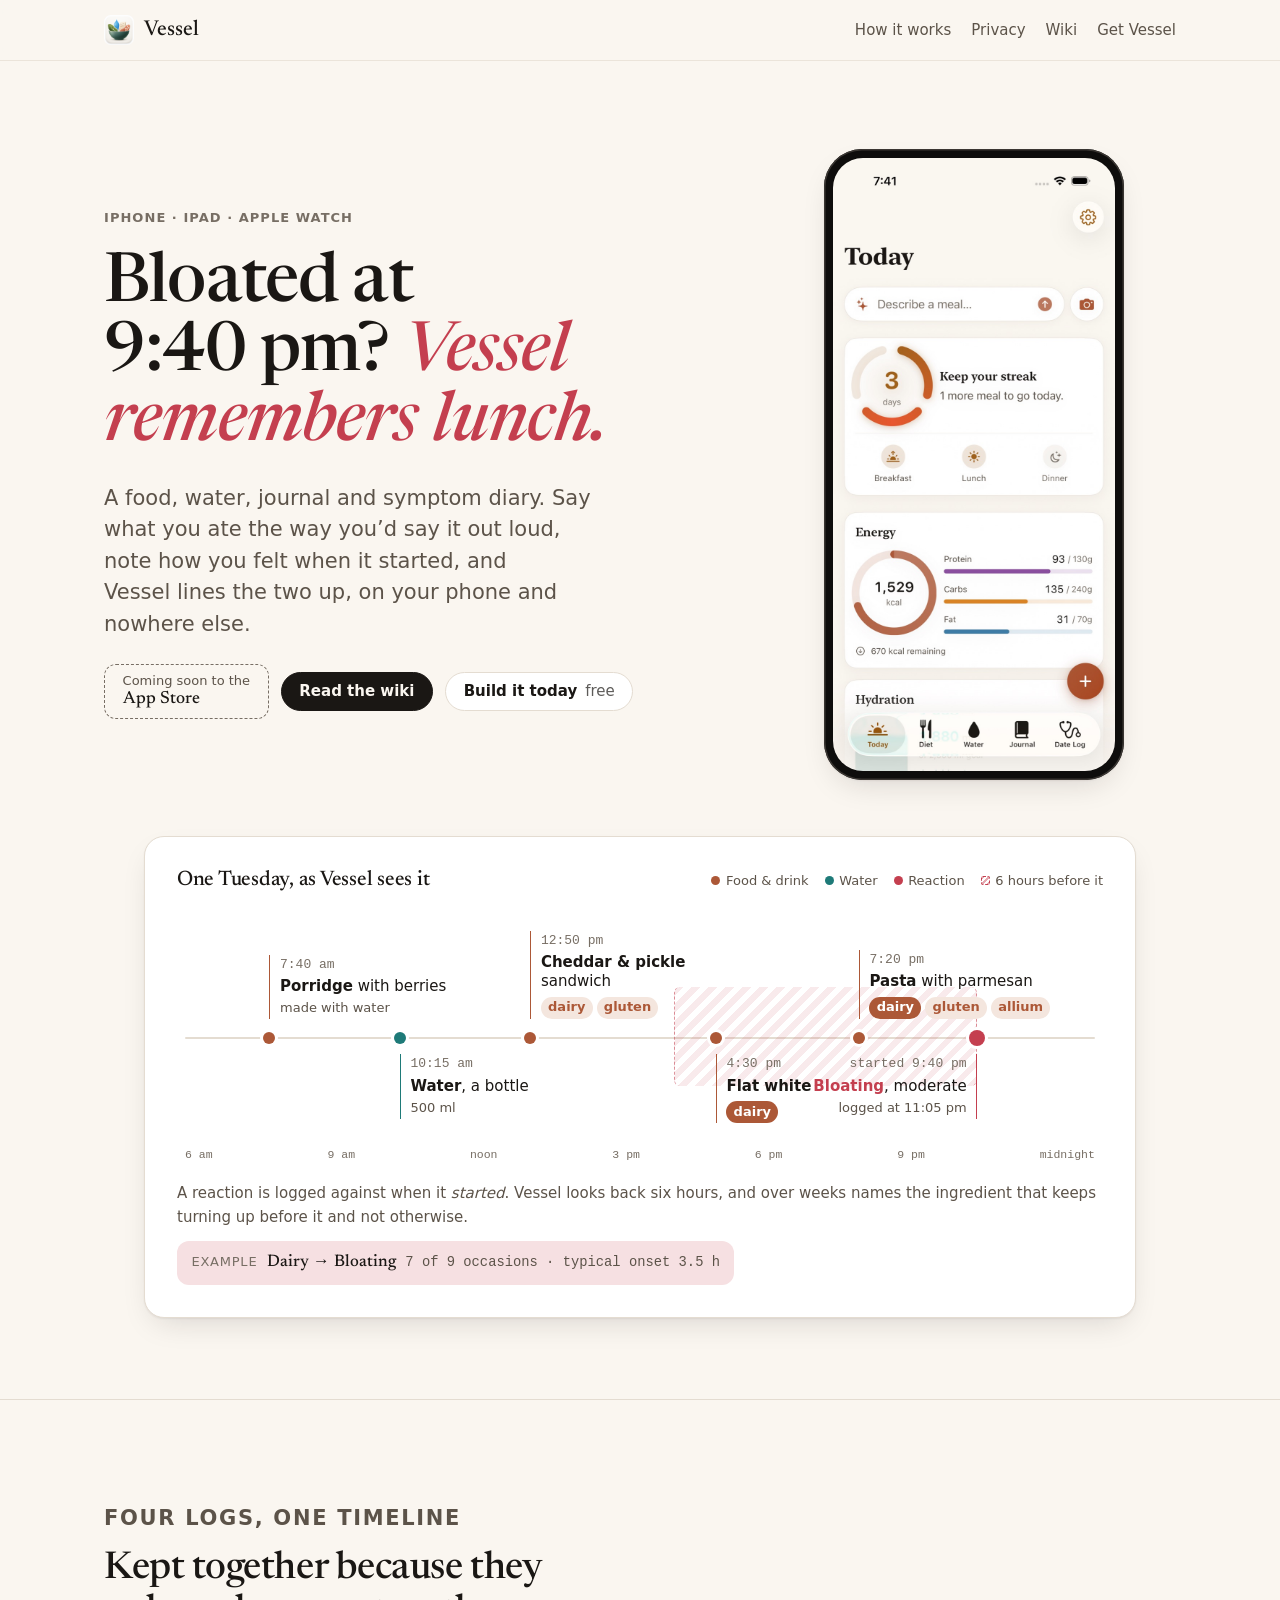
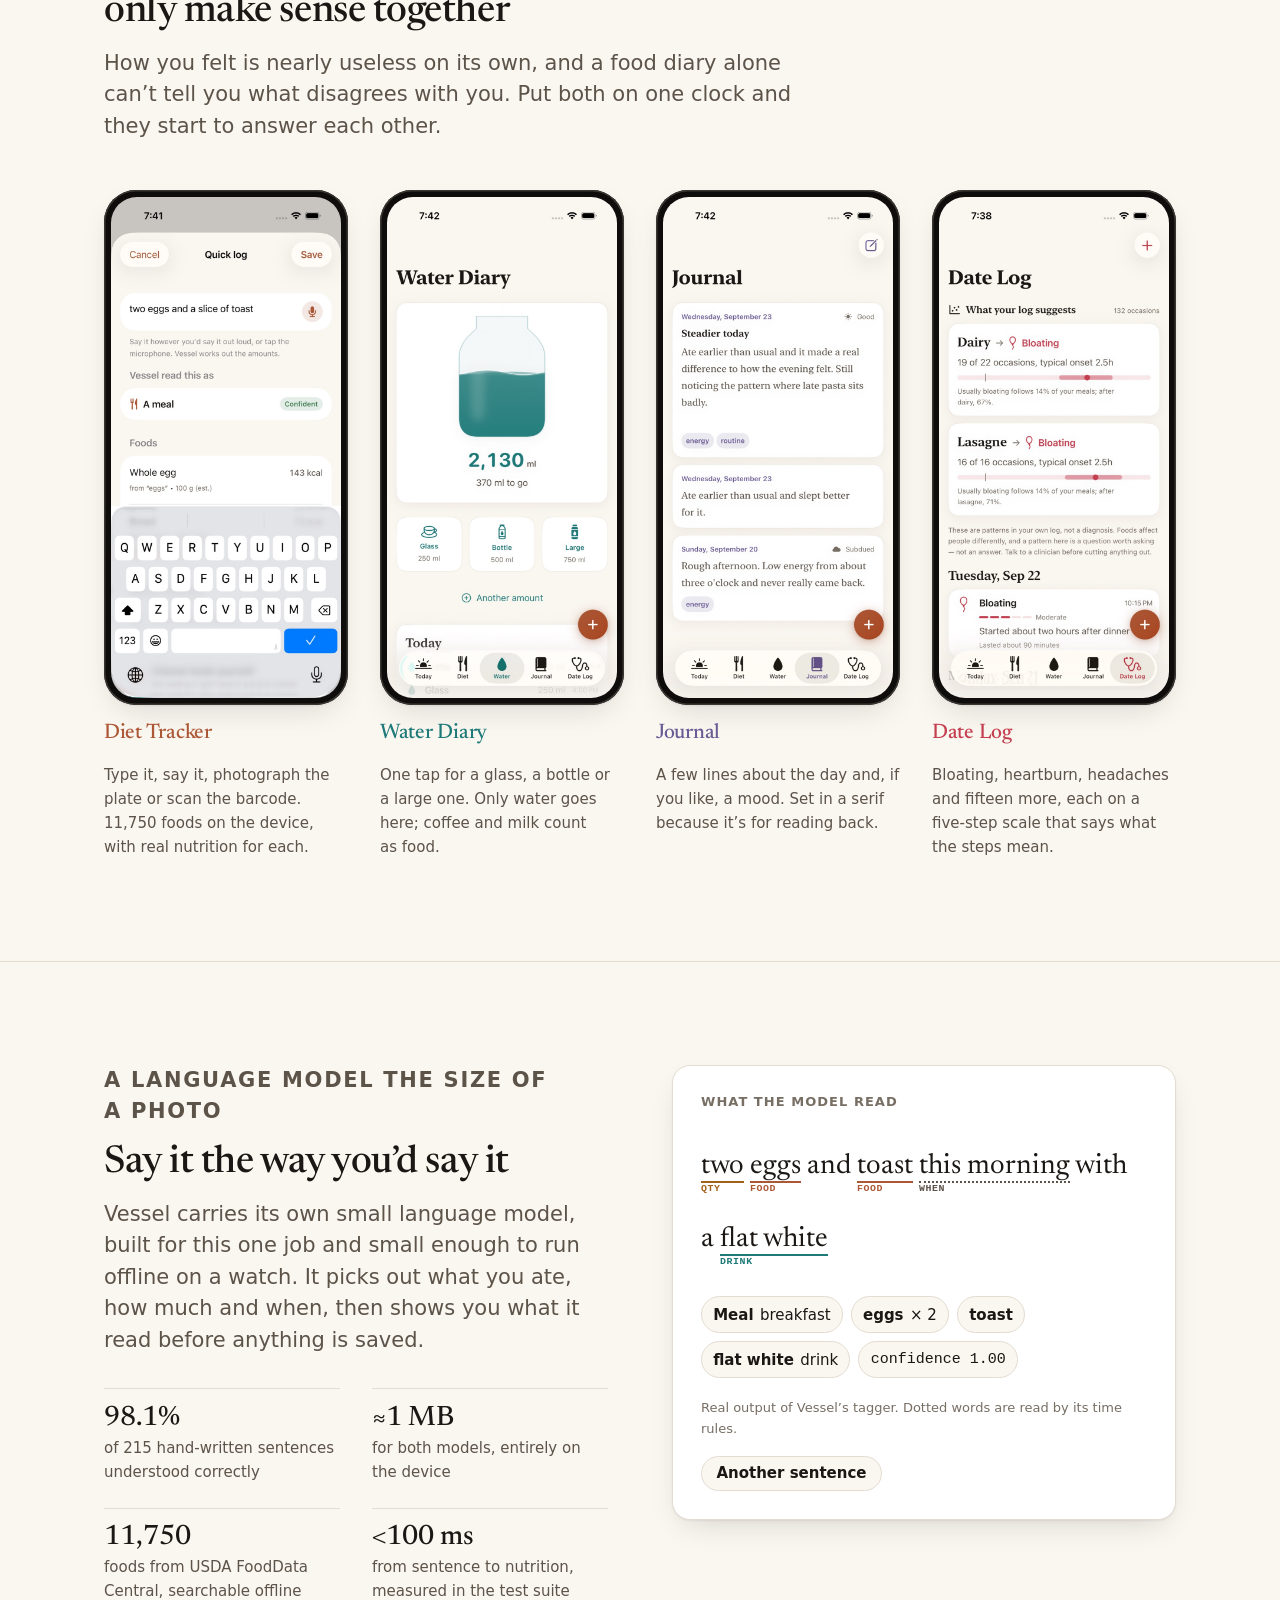
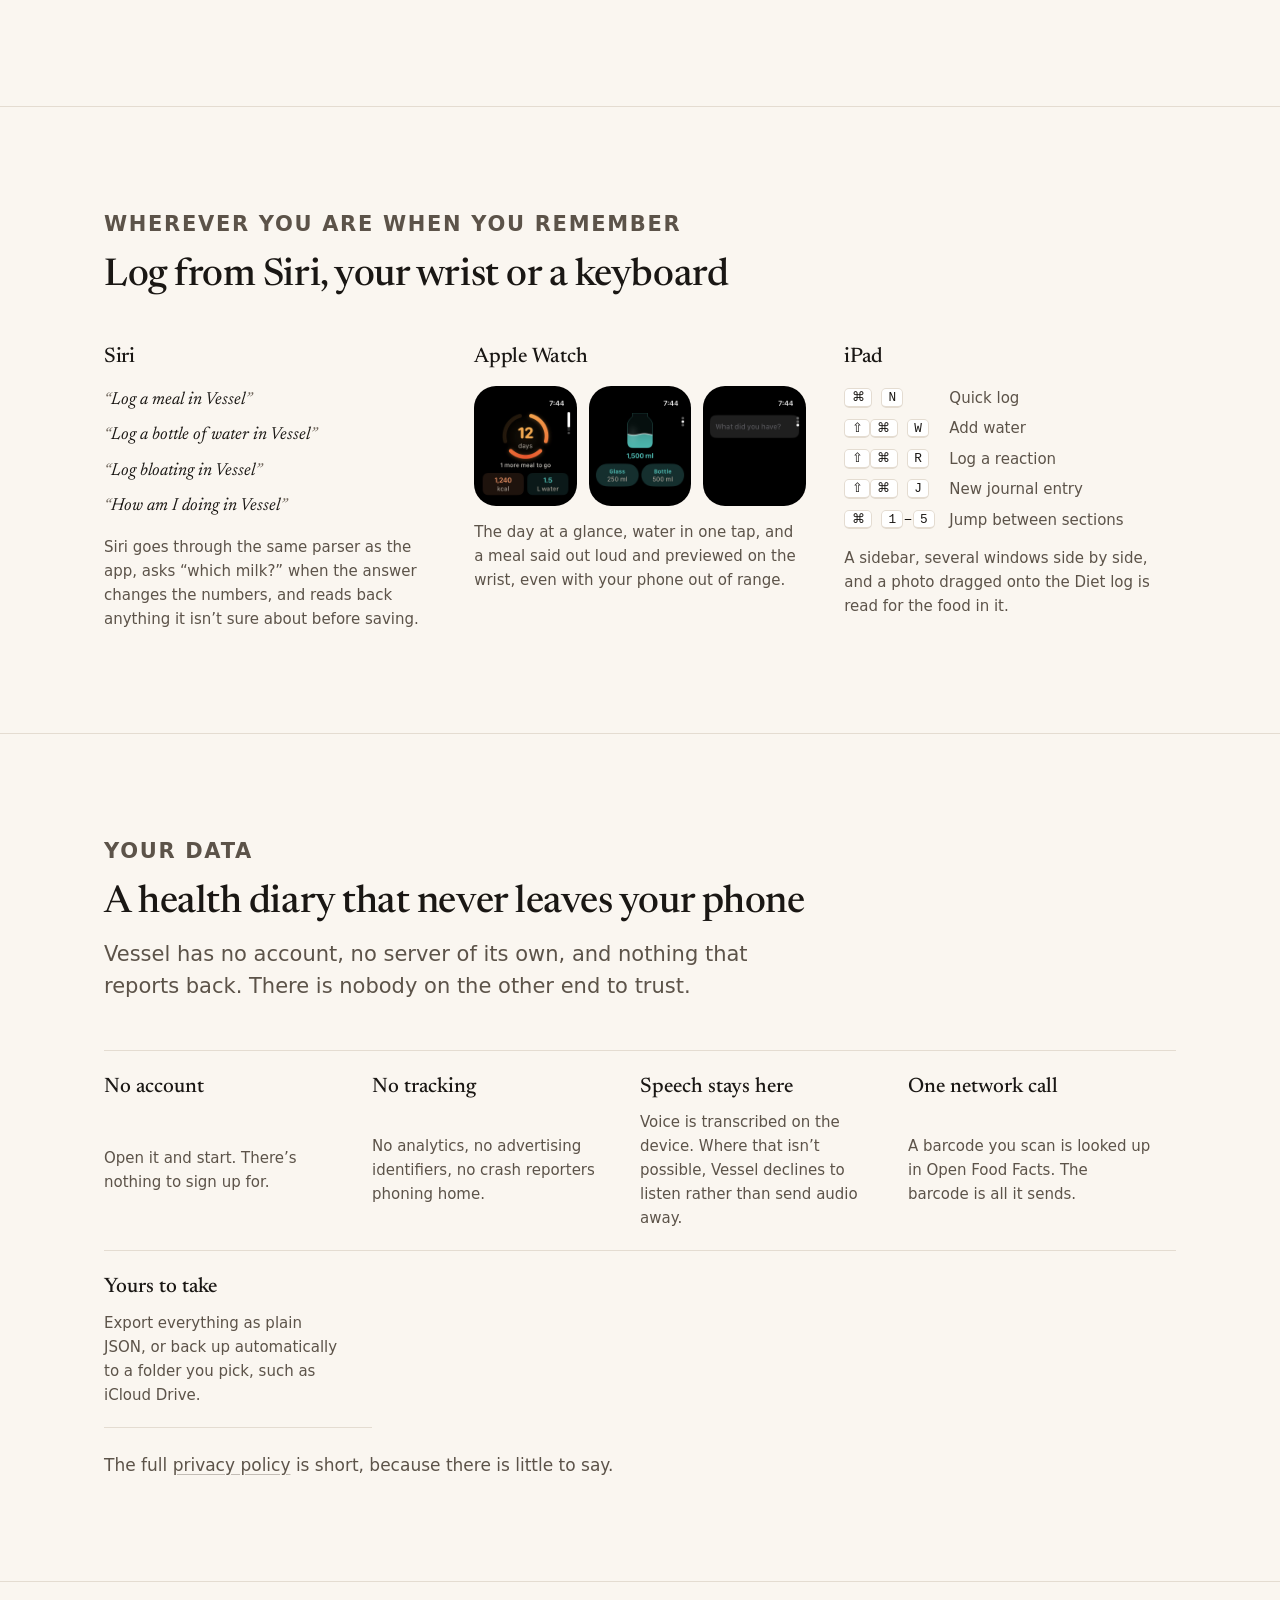
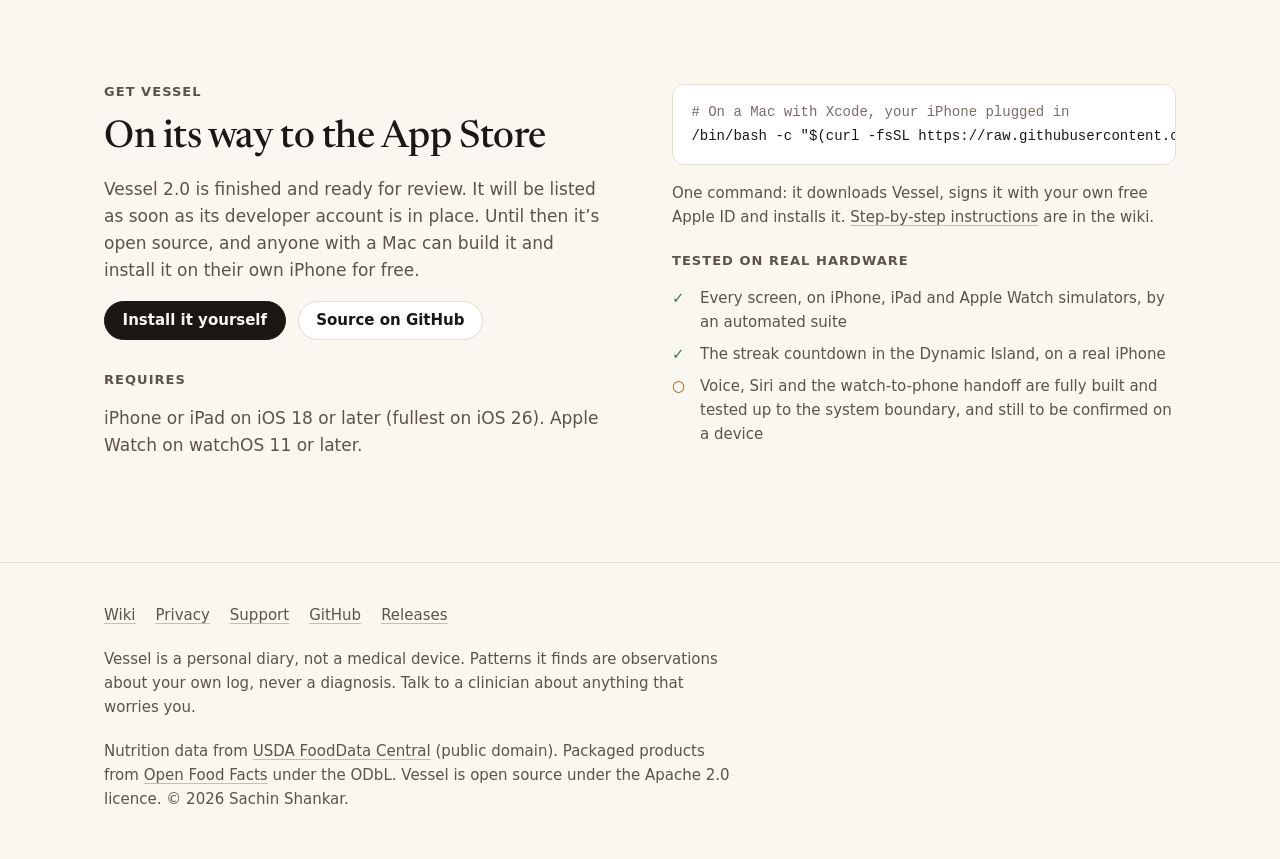
==== docs/index.html @ 1999e36a "v2.0.0: the public release — a site and wiki, one-command install, and an app ready for App Store re" ====
<!doctype html>
<html lang="en">
<head>
<meta charset="utf-8">
<meta name="viewport" content="width=device-width, initial-scale=1, viewport-fit=cover">
<title>Vessel</title>
<meta name="description" content="A food, water, journal and symptom diary for iPhone, iPad and Apple Watch. Say what you ate in plain words; Vessel lines up how you felt with what came before it. On your device, no account.">
<meta name="theme-color" content="#FAF6F0" media="(prefers-color-scheme: light)">
<meta name="theme-color" content="#121110" media="(prefers-color-scheme: dark)">
<meta property="og:title" content="Vessel">
<meta property="og:description" content="Bloated at 9:40 pm? Vessel remembers lunch. A food, water, journal and symptom diary for iPhone, iPad and Apple Watch.">
<meta property="og:image" content="https://shankar-sachin.github.io/vessel/assets/og.png">
<meta property="og:url" content="https://shankar-sachin.github.io/vessel/">
<meta name="twitter:card" content="summary_large_image">
<link rel="icon" href="assets/logo.png">
<link rel="apple-touch-icon" href="assets/logo.png">
<link rel="preconnect" href="https://fonts.googleapis.com">
<link rel="preconnect" href="https://fonts.gstatic.com" crossorigin>
<link rel="stylesheet" href="https://fonts.googleapis.com/css2?family=Newsreader:ital,opsz,wght@0,6..72,400;0,6..72,500;1,6..72,400;1,6..72,500&display=swap">
<link rel="stylesheet" href="assets/site.css">
</head>
<body>
<a class="skip" href="#main">Skip to content</a>

<header class="site-header">
  <div class="wrap">
    <a class="brand" href="./"><img src="assets/logo.png" alt="" width="30" height="30">Vessel</a>
    <nav class="site-nav" aria-label="Site">
      <a class="opt" href="#how">How it works</a>
      <a class="opt" href="#privacy">Privacy</a>
      <a href="wiki/">Wiki</a>
      <a href="#get">Get Vessel</a>
    </nav>
  </div>
</header>

<main id="main">

<section class="hero">
  <div class="wrap">
    <div class="hero-grid">
      <div class="hero-copy">
        <p class="eyebrow">iPhone · iPad · Apple Watch</p>
        <h1>Bloated at 9:40 pm? <em>Vessel remembers lunch.</em></h1>
        <p class="lede">A food, water, journal and symptom diary. Say what you ate the way you’d say it out loud, note how you felt when it started, and Vessel lines the two up, on your phone and nowhere else.</p>
        <div class="actions">
          <span class="store-badge" aria-label="Coming soon to the App Store"><small>Coming soon to the</small><strong>App Store</strong></span>
          <a class="btn primary" href="wiki/">Read the wiki</a>
          <a class="btn" href="#get">Build it today <span class="sub">free</span></a>
        </div>
      </div>
      <div class="hero-phone phone">
        <img src="assets/shots/today.jpg" width="1206" height="2622" alt="Vessel’s Today screen: a streak ring, the day’s energy and hydration, and the meals logged so far.">
      </div>
    </div>

    <figure class="day" aria-labelledby="day-title">
      <div class="day-head">
        <h2 id="day-title">One Tuesday, as Vessel sees it</h2>
        <div class="legend" aria-hidden="true">
          <span><i style="background:var(--diet)"></i>Food &amp; drink</span>
          <span><i style="background:var(--water)"></i>Water</span>
          <span><i style="background:var(--symptom)"></i>Reaction</span>
          <span><i class="hatch"></i>6 hours before it</span>
        </div>
      </div>
      <ol class="track" style="--from: 15.6667">
        <li class="window" aria-hidden="true"></li>
        <li class="ev up" style="--at: 7.67; --c: var(--diet)">
          <span class="dot"></span>
          <div class="card"><span class="when">7:40 am</span><span class="what"><b>Porridge</b> with berries</span><span class="tags">made with water</span></div>
        </li>
        <li class="ev down" style="--at: 10.25; --c: var(--water)">
          <span class="dot"></span>
          <div class="card"><span class="when">10:15 am</span><span class="what"><b>Water</b>, a bottle</span><span class="tags">500 ml</span></div>
        </li>
        <li class="ev up" style="--at: 12.83; --c: var(--diet)">
          <span class="dot"></span>
          <div class="card"><span class="when">12:50 pm</span><span class="what"><b>Cheddar &amp; pickle</b> sandwich</span><span class="tags"><span>dairy</span><span>gluten</span></span></div>
        </li>
        <li class="ev down hit" style="--at: 16.5; --c: var(--diet)">
          <span class="dot"></span>
          <div class="card"><span class="when">4:30 pm</span><span class="what"><b>Flat white</b></span><span class="tags"><span class="dairy">dairy</span></span></div>
        </li>
        <li class="ev up hit" style="--at: 19.33; --c: var(--diet)">
          <span class="dot"></span>
          <div class="card"><span class="when">7:20 pm</span><span class="what"><b>Pasta</b> with parmesan</span><span class="tags"><span class="dairy">dairy</span><span>gluten</span><span>allium</span></span></div>
        </li>
        <li class="ev down flip symptom" style="--at: 21.67; --c: var(--symptom)">
          <span class="dot"></span>
          <div class="card"><span class="when">started 9:40 pm</span><span class="what"><b>Bloating</b>, moderate</span><span class="tags">logged at 11:05 pm</span></div>
        </li>
        <li class="hours" aria-hidden="true"><span>6 am</span><span>9 am</span><span>noon</span><span>3 pm</span><span>6 pm</span><span>9 pm</span><span>midnight</span></li>
      </ol>
      <figcaption class="window-note">
        <span>A reaction is logged against when it <em>started</em>. Vessel looks back six hours, and over weeks names the ingredient that keeps turning up before it and not otherwise.</span>
        <span class="finding"><span class="example-tag">Example</span><strong>Dairy → Bloating</strong><span class="mono">7 of 9 occasions · typical onset 3.5&nbsp;h</span></span>
      </figcaption>
    </figure>
  </div>
</section>

<section id="how">
  <div class="wrap">
    <div class="section-head">
      <p class="eyebrow">Four logs, one timeline</p>
      <h2>Kept together because they only make sense together</h2>
      <p>How you felt is nearly useless on its own, and a food diary alone can’t tell you what disagrees with you. Put both on one clock and they start to answer each other.</p>
    </div>
    <div class="logs">
      <article class="log" style="--c: var(--diet)">
        <div class="phone"><img src="assets/shots/quick-log.jpg" width="1206" height="2622" loading="lazy" alt="Quick log showing “two eggs and toast” read as two foods with their calories."></div>
        <h3>Diet Tracker</h3>
        <p>Type it, say it, photograph the plate or scan the barcode. 11,750 foods on the device, with real nutrition for each.</p>
      </article>
      <article class="log" style="--c: var(--water)">
        <div class="phone"><img src="assets/shots/water.jpg" width="1206" height="2622" loading="lazy" alt="Water Diary with a bottle filling toward the day’s goal."></div>
        <h3>Water Diary</h3>
        <p>One tap for a glass, a bottle or a large one. Only water goes here; coffee and milk count as food.</p>
      </article>
      <article class="log" style="--c: var(--journal)">
        <div class="phone"><img src="assets/shots/journal.jpg" width="1206" height="2622" loading="lazy" alt="Journal entries set in a serif face, each with a mood."></div>
        <h3>Journal</h3>
        <p>A few lines about the day and, if you like, a mood. Set in a serif because it’s for reading back.</p>
      </article>
      <article class="log" style="--c: var(--symptom)">
        <div class="phone"><img src="assets/shots/date-log.jpg" width="1206" height="2622" loading="lazy" alt="Date Log listing reactions with severity, and a pattern Vessel found."></div>
        <h3>Date Log</h3>
        <p>Bloating, heartburn, headaches and fifteen more, each on a five-step scale that says what the steps mean.</p>
      </article>
    </div>
  </div>
</section>

<section>
  <div class="wrap parse-grid">
    <div>
      <div class="section-head" style="margin-bottom:0">
        <p class="eyebrow">A language model the size of a photo</p>
        <h2>Say it the way you’d say it</h2>
        <p>Vessel carries its own small language model, built for this one job and small enough to run offline on a watch. It picks out what you ate, how much and when, then shows you what it read before anything is saved.</p>
      </div>
      <div class="figures">
        <div class="figure"><b>98.1%</b><span>of 215 hand-written sentences understood correctly</span></div>
        <div class="figure"><b>≈1 MB</b><span>for both models, entirely on the device</span></div>
        <div class="figure"><b>11,750</b><span>foods from USDA FoodData Central, searchable offline</span></div>
        <div class="figure"><b>&lt;100 ms</b><span>from sentence to nutrition, measured in the test suite</span></div>
      </div>
    </div>

    <div class="parse" aria-live="polite">
      <p class="eyebrow">What the model read</p>
      <p class="said" id="said"></p>
      <div class="result" id="result"></div>
      <div class="foot">
        <span id="parse-note">Real output of Vessel’s tagger. Dotted words are read by its time rules.</span>
        <button type="button" id="next-example">Another sentence</button>
      </div>
    </div>
  </div>
</section>

<section>
  <div class="wrap">
    <div class="section-head">
      <p class="eyebrow">Wherever you are when you remember</p>
      <h2>Log from Siri, your wrist or a keyboard</h2>
    </div>
    <div class="places">
      <div class="place">
        <h3>Siri</h3>
        <ul class="said-to-siri">
          <li>Log a meal in Vessel</li>
          <li>Log a bottle of water in Vessel</li>
          <li>Log bloating in Vessel</li>
          <li>How am I doing in Vessel</li>
        </ul>
        <p>Siri goes through the same parser as the app, asks “which milk?” when the answer changes the numbers, and reads back anything it isn’t sure about before saving.</p>
      </div>
      <div class="place">
        <h3>Apple Watch</h3>
        <div class="watch-shots">
          <img src="assets/shots/watch-today.jpg" width="416" height="496" loading="lazy" alt="Watch: streak and meals today.">
          <img src="assets/shots/watch-water.jpg" width="416" height="496" loading="lazy" alt="Watch: water with one-tap amounts.">
          <img src="assets/shots/watch-log.jpg" width="416" height="496" loading="lazy" alt="Watch: the log page, ready for what you had.">
        </div>
        <p>The day at a glance, water in one tap, and a meal said out loud and previewed on the wrist, even with your phone out of range.</p>
      </div>
      <div class="place">
        <h3>iPad</h3>
        <dl class="keys">
          <dt><kbd>⌘</kbd> <kbd>N</kbd></dt><dd>Quick log</dd>
          <dt><kbd>⇧</kbd><kbd>⌘</kbd> <kbd>W</kbd></dt><dd>Add water</dd>
          <dt><kbd>⇧</kbd><kbd>⌘</kbd> <kbd>R</kbd></dt><dd>Log a reaction</dd>
          <dt><kbd>⇧</kbd><kbd>⌘</kbd> <kbd>J</kbd></dt><dd>New journal entry</dd>
          <dt><kbd>⌘</kbd> <kbd>1</kbd>–<kbd>5</kbd></dt><dd>Jump between sections</dd>
        </dl>
        <p>A sidebar, several windows side by side, and a photo dragged onto the Diet log is read for the food in it.</p>
      </div>
    </div>
  </div>
</section>

<section id="privacy">
  <div class="wrap">
    <div class="section-head">
      <p class="eyebrow">Your data</p>
      <h2>A health diary that never leaves your phone</h2>
      <p>Vessel has no account, no server of its own, and nothing that reports back. There is nobody on the other end to trust.</p>
    </div>
    <div class="promise">
      <div><b>No account</b><span>Open it and start. There’s nothing to sign up for.</span></div>
      <div><b>No tracking</b><span>No analytics, no advertising identifiers, no crash reporters phoning home.</span></div>
      <div><b>Speech stays here</b><span>Voice is transcribed on the device. Where that isn’t possible, Vessel declines to listen rather than send audio away.</span></div>
      <div><b>One network call</b><span>A barcode you scan is looked up in Open Food Facts. The barcode is all it sends.</span></div>
      <div><b>Yours to take</b><span>Export everything as plain JSON, or back up automatically to a folder you pick, such as iCloud Drive.</span></div>
    </div>
    <p style="margin-top:1.5rem;color:var(--ink-2)">The full <a href="privacy/">privacy policy</a> is short, because there is little to say.</p>
  </div>
</section>

<section id="get">
  <div class="wrap get">
    <div class="col">
      <p class="eyebrow">Get Vessel</p>
      <h2>On its way to the App Store</h2>
      <p>Vessel 2.0 is finished and ready for review. It will be listed as soon as its developer account is in place. Until then it’s open source, and anyone with a Mac can build it and install it on their own iPhone for free.</p>
      <div class="actions">
        <a class="btn primary" href="wiki/#install">Install it yourself</a>
        <a class="btn" href="https://github.com/shankar-sachin/vessel">Source on GitHub</a>
      </div>
      <p class="eyebrow" style="margin-top:1rem">Requires</p>
      <p>iPhone or iPad on iOS 18 or later (fullest on iOS 26). Apple Watch on watchOS 11 or later.</p>
    </div>
    <div class="col">
      <pre><code><span class="c"># On a Mac with Xcode, your iPhone plugged in</span>
/bin/bash -c "$(curl -fsSL https://raw.githubusercontent.com/shankar-sachin/vessel/main/scripts/install.sh)"</code></pre>
      <p style="font-size:var(--t-sm)">One command: it downloads Vessel, signs it with your own free Apple ID and installs it. <a href="wiki/#install">Step-by-step instructions</a> are in the wiki.</p>
      <p class="eyebrow" style="margin-top:0.5rem">Tested on real hardware</p>
      <ul class="status">
        <li><span class="y">✓</span><span>Every screen, on iPhone, iPad and Apple Watch simulators, by an automated suite</span></li>
        <li><span class="y">✓</span><span>The streak countdown in the Dynamic Island, on a real iPhone</span></li>
        <li><span class="n">○</span><span>Voice, Siri and the watch-to-phone handoff are fully built and tested up to the system boundary, and still to be confirmed on a device</span></li>
      </ul>
    </div>
  </div>
</section>

</main>

<footer class="site-footer">
  <div class="wrap">
    <nav aria-label="Footer">
      <a href="wiki/">Wiki</a>
      <a href="privacy/">Privacy</a>
      <a href="support/">Support</a>
      <a href="https://github.com/shankar-sachin/vessel">GitHub</a>
      <a href="https://github.com/shankar-sachin/vessel/releases">Releases</a>
    </nav>
    <p>Vessel is a personal diary, not a medical device. Patterns it finds are observations about your own log, never a diagnosis. Talk to a clinician about anything that worries you.</p>
    <p>Nutrition data from <a href="https://fdc.nal.usda.gov">USDA FoodData Central</a> (public domain). Packaged products from <a href="https://world.openfoodfacts.org">Open Food Facts</a> under the ODbL. Vessel is open source under the Apache 2.0 licence. © 2026 Sachin Shankar.</p>
  </div>
</footer>

<script>
// Real parses from Vessel's models (ParserModels.tagTokens / predictIntent and
// TextNormalizer), captured from the v2.0.0 build. Each token is
// [word, label]; label null = not part of any entity, "when" = read by the
// time rules rather than the tagger, "drop" = filler the normalizer removes.
const EXAMPLES = [
  {
    tokens: [["two","QTY"],["eggs","FOOD"],["and",null],["toast","FOOD"],["this morning","when"],["with",null],["a",null],["flat white","DRINK"]],
    chips: [["Meal","breakfast"],["eggs","× 2"],["toast",""],["flat white","drink"]],
    confidence: "1.00"
  },
  {
    tokens: [["half a","QTY"],["baguette","FOOD"],["with",null],["butter","FOOD"],["for lunch","when"]],
    chips: [["Meal","lunch"],["baguette","× 0.5"],["butter",""]],
    confidence: "0.99"
  },
  {
    tokens: [["felt",null],["really","drop"],["bloated","SYMPTOM"],["after dinner","when"]],
    chips: [["Reaction","bloating"],["When","after dinner"]],
    confidence: "0.99"
  },
  {
    tokens: [["bowl",null],["of",null],["porridge","FOOD"],["with",null],["berries","FOOD"],["and",null],["a",null],["coffee","DRINK"]],
    chips: [["porridge",""],["berries",""],["coffee","drink"]],
    confidence: "1.00"
  }
];

(function () {
  const said = document.getElementById("said");
  const result = document.getElementById("result");
  const button = document.getElementById("next-example");
  let i = 0;

  function render(ex) {
    said.textContent = "";
    ex.tokens.forEach(([word, label], n) => {
      const span = document.createElement("span");
      span.className = "tok";
      span.textContent = word;
      if (label === "when") { span.classList.add("when"); span.dataset.l = "WHEN"; }
      else if (label === "drop") { span.classList.add("dropped"); }
      else if (label) { span.dataset.l = label; }
      said.appendChild(span);
      if (n < ex.tokens.length - 1) said.appendChild(document.createTextNode(" "));
    });
    result.textContent = "";
    ex.chips.forEach(([k, v]) => {
      const chip = document.createElement("span");
      chip.className = "chip";
      const b = document.createElement("b"); b.textContent = k;
      chip.appendChild(b);
      if (v) chip.appendChild(document.createTextNode(v));
      result.appendChild(chip);
    });
    const conf = document.createElement("span");
    conf.className = "chip mono";
    conf.textContent = "confidence " + ex.confidence;
    result.appendChild(conf);
  }

  render(EXAMPLES[0]);
  button.addEventListener("click", () => { i = (i + 1) % EXAMPLES.length; render(EXAMPLES[i]); });
})();
</script>
</body>
</html>
---- docs/assets/site.css ----
/* Vessel — site styles.
 *
 * Colours are the app's own tokens (Packages/VesselDesign/PaletteTokens.swift),
 * light and dark, so the page and the app are the same object. The accents are
 * the AA-corrected values the app's PaletteTests check.
 */

:root {
  --ground: #FAF6F0;
  --surface: #FFFFFF;
  --raised: #FFFDFA;
  --rule: #E4DCD1;
  --ink: #1A1714;
  --ink-2: #5C5349;
  --ink-3: #776E64;
  --diet: #AC5837;
  --water: #1E7A78;
  --journal: #6B5B95;
  --symptom: #C43F4F;
  --streak: #A0611B;
  --positive: #3F7D52;
  --on-accent: #FFFFFF;
  --wash-diet: #F4E6DE;
  --wash-water: #DDEEEC;
  --wash-journal: #E9E5F1;
  --wash-symptom: #F6E0E2;
  --shadow: 0 1px 2px rgb(26 23 20 / 0.06), 0 12px 32px -12px rgb(26 23 20 / 0.18);

  --serif: "Newsreader", "New York", ui-serif, Georgia, "Times New Roman", serif;
  --sans: -apple-system, BlinkMacSystemFont, "SF Pro Text", system-ui, "Segoe UI", Roboto, "Helvetica Neue", Arial, sans-serif;
  --mono: ui-monospace, "SF Mono", SFMono-Regular, Menlo, Consolas, monospace;

  /* Type scale: 1.25 steps from a 17px body, the iOS body size. */
  --t-xs: 0.8125rem;
  --t-sm: 0.9375rem;
  --t-base: 1.0625rem;
  --t-lg: 1.3125rem;
  --t-xl: 1.75rem;
  --t-2xl: 2.375rem;
  --t-3xl: clamp(2.5rem, 1.6rem + 3.6vw, 4.25rem);

  --gutter: clamp(1rem, 4vw, 2.5rem);
  --measure: 66ch;
  --wide: 72rem;
  --radius: 14px;

  color-scheme: light;
}

@media (prefers-color-scheme: dark) {
  :root:not([data-theme="light"]) {
    --ground: #121110;
    --surface: #1C1A18;
    --raised: #262320;
    --rule: #332F2B;
    --ink: #F5F0E8;
    --ink-2: #B3AAA0;
    --ink-3: #938A81;
    --diet: #E08B5F;
    --water: #4FBDB4;
    --journal: #9B8AC4;
    --symptom: #F08A94;
    --streak: #F2A950;
    --positive: #6FBF87;
    --on-accent: #121110;
    --wash-diet: #2E221C;
    --wash-water: #172826;
    --wash-journal: #231F2D;
    --wash-symptom: #2E1C1F;
    --shadow: 0 1px 2px rgb(0 0 0 / 0.4), 0 16px 40px -16px rgb(0 0 0 / 0.7);
    color-scheme: dark;
  }
}

:root[data-theme="dark"] {
  --ground: #121110;
  --surface: #1C1A18;
  --raised: #262320;
  --rule: #332F2B;
  --ink: #F5F0E8;
  --ink-2: #B3AAA0;
  --ink-3: #938A81;
  --diet: #E08B5F;
  --water: #4FBDB4;
  --journal: #9B8AC4;
  --symptom: #F08A94;
  --streak: #F2A950;
  --positive: #6FBF87;
  --on-accent: #121110;
  --wash-diet: #2E221C;
  --wash-water: #172826;
  --wash-journal: #231F2D;
  --wash-symptom: #2E1C1F;
  --shadow: 0 1px 2px rgb(0 0 0 / 0.4), 0 16px 40px -16px rgb(0 0 0 / 0.7);
  color-scheme: dark;
}

*, *::before, *::after { box-sizing: border-box; }

html { -webkit-text-size-adjust: 100%; scroll-padding-top: 5rem; }

body {
  margin: 0;
  background: var(--ground);
  color: var(--ink);
  font: 400 var(--t-base)/1.6 var(--sans);
  -webkit-font-smoothing: antialiased;
  text-rendering: optimizeLegibility;
}

img { max-width: 100%; height: auto; display: block; }

a { color: inherit; text-decoration-color: color-mix(in srgb, currentColor 35%, transparent); text-underline-offset: 0.18em; }
a:hover { text-decoration-color: currentColor; }

:focus-visible { outline: 2px solid var(--water); outline-offset: 3px; border-radius: 4px; }

h1, h2, h3 { font-family: var(--serif); font-weight: 500; letter-spacing: -0.012em; text-wrap: balance; margin: 0; }
h1 { font-size: var(--t-3xl); line-height: 1.02; font-variation-settings: "opsz" 72; }
h2 { font-size: var(--t-2xl); line-height: 1.12; font-variation-settings: "opsz" 48; }
h3 { font-size: var(--t-lg); line-height: 1.25; font-variation-settings: "opsz" 24; }
p { margin: 0; text-wrap: pretty; }

.wrap { max-width: var(--wide); margin-inline: auto; padding-inline: var(--gutter); }

.eyebrow {
  font: 600 var(--t-xs)/1.3 var(--sans);
  letter-spacing: 0.08em;
  text-transform: uppercase;
  color: var(--ink-3);
}

.lede { font-size: var(--t-lg); line-height: 1.5; color: var(--ink-2); max-width: 38ch; }

.mono { font-family: var(--mono); font-size: 0.92em; font-variant-numeric: tabular-nums; }

.skip { position: absolute; left: -999px; top: 0; }
.skip:focus { left: 1rem; top: 1rem; z-index: 10; background: var(--surface); padding: 0.5rem 0.75rem; }

/* ---------- Header ---------- */

.site-header {
  position: sticky;
  top: env(safe-area-inset-top, 0px);
  z-index: 5;
  background: color-mix(in srgb, var(--ground) 86%, transparent);
  backdrop-filter: saturate(1.4) blur(14px);
  -webkit-backdrop-filter: saturate(1.4) blur(14px);
  border-bottom: 1px solid color-mix(in srgb, var(--rule) 70%, transparent);
}
.site-header .wrap { display: flex; align-items: center; gap: 1.5rem; min-height: 3.75rem; }
.brand { display: inline-flex; align-items: center; gap: 0.6rem; text-decoration: none; font-family: var(--serif); font-size: 1.35rem; font-weight: 500; }
.brand img { width: 30px; height: 30px; border-radius: 7px; }
.site-nav { display: flex; gap: 1.25rem; margin-left: auto; font-size: var(--t-sm); flex-wrap: wrap; justify-content: flex-end; }
.site-nav a { text-decoration: none; color: var(--ink-2); }
.site-nav a:hover, .site-nav a[aria-current="page"] { color: var(--ink); }
@media (max-width: 560px) { .site-nav .opt { display: none; } }

/* ---------- Buttons ---------- */

.actions { display: flex; flex-wrap: wrap; gap: 0.75rem; align-items: center; }
.btn {
  display: inline-flex; align-items: center; gap: 0.5rem;
  padding: 0.7rem 1.1rem; border-radius: 999px;
  font: 600 var(--t-sm)/1 var(--sans); text-decoration: none;
  border: 1px solid var(--rule); background: var(--surface); color: var(--ink);
  transition: transform 160ms ease, border-color 160ms ease;
}
.btn:hover { border-color: var(--ink-3); }
.btn:active { transform: translateY(1px); }
.btn.primary { background: var(--ink); color: var(--ground); border-color: var(--ink); }
.btn .sub { font-weight: 400; opacity: 0.7; }
.store-badge {
  display: inline-flex; flex-direction: column; justify-content: center;
  padding: 0.5rem 1.1rem; border-radius: 12px; border: 1px dashed var(--ink-3);
  color: var(--ink-2); line-height: 1.2;
}
.store-badge small { font-size: var(--t-xs); }
.store-badge strong { font-family: var(--serif); font-weight: 500; font-size: 1.1rem; color: var(--ink); }

/* ---------- Sections ---------- */

section { padding-block: clamp(3.5rem, 8vw, 6.5rem); }
section + section { border-top: 1px solid var(--rule); }
.section-head { display: grid; gap: 0.9rem; max-width: 44rem; margin-bottom: clamp(2rem, 4vw, 3rem); }
.section-head p { color: var(--ink-2); font-size: var(--t-lg); line-height: 1.5; }

/* ---------- Hero ---------- */

.hero { padding-block: clamp(3rem, 7vw, 5.5rem) clamp(2.5rem, 5vw, 4rem); }
.hero-grid { display: grid; gap: clamp(2rem, 5vw, 4rem); grid-template-columns: minmax(0, 1.2fr) minmax(0, 0.8fr); align-items: center; }
.hero-copy { display: grid; gap: 1.5rem; }
.hero h1 em { font-style: italic; color: var(--symptom); }
.hero-phone { justify-self: center; width: min(300px, 80vw); }
@media (max-width: 820px) {
  .hero-grid { grid-template-columns: minmax(0, 1fr); }
  .hero-phone { width: min(260px, 70vw); }
}

.phone {
  border-radius: 38px;
  padding: 9px;
  background: #0E0D0C;
  box-shadow: var(--shadow), inset 0 0 0 1.5px #3A3632;
}
.phone img { border-radius: 30px; width: 100%; }

/* ---------- The day, drawn ---------- */
/* A 24-hour strip, 06:00 → 24:00. Each event sets --at to its hour; on wide
   screens it's positioned along the track, on narrow ones the same list reads
   top to bottom. */

.day {
  margin-top: clamp(2.5rem, 5vw, 3.5rem);
  background: var(--surface);
  border: 1px solid var(--rule);
  border-radius: 20px;
  padding: clamp(1.25rem, 3vw, 2rem);
  box-shadow: var(--shadow);
}
.day-head { display: flex; flex-wrap: wrap; gap: 0.5rem 1.5rem; justify-content: space-between; align-items: baseline; margin-bottom: 1.25rem; }
.day-head h2 { font-size: var(--t-lg); font-variation-settings: "opsz" 24; }
.day-head .legend { display: flex; gap: 1rem; flex-wrap: wrap; font-size: var(--t-xs); color: var(--ink-2); }
.legend i.hatch { border-radius: 2px; background: repeating-linear-gradient(135deg, color-mix(in srgb, var(--symptom) 45%, transparent) 0 2px, transparent 2px 4px); border: 1px dashed var(--symptom); }
.legend i { display: inline-block; width: 9px; height: 9px; border-radius: 50%; margin-right: 0.35rem; vertical-align: 0.05em; }

.track { position: relative; list-style: none; margin: 0; padding: 0; }
.track li { --x: calc((var(--at) - 6) / 18 * 100%); }
.track .dot { width: 12px; height: 12px; border-radius: 50%; background: var(--c); box-shadow: 0 0 0 3px var(--surface); flex: none; }
.track .what { font-size: var(--t-sm); line-height: 1.3; }
.track .what b { font-weight: 600; }
.track .when { font-family: var(--mono); font-size: var(--t-xs); color: var(--ink-3); font-variant-numeric: tabular-nums; }
.track .tags { font-size: var(--t-xs); color: var(--ink-2); }
.track .tags span { display: inline-block; padding: 0.05rem 0.45rem; margin: 0.2rem 0.25rem 0 0; border-radius: 999px; background: var(--wash-diet); color: var(--diet); font-weight: 600; }
.track li.hit .tags span.dairy { background: var(--diet); color: var(--on-accent); }
.track li.symptom .what b { color: var(--symptom); }

.window-note { margin-top: 1.25rem; display: flex; gap: 0.75rem 1.25rem; flex-wrap: wrap; align-items: center; font-size: var(--t-sm); color: var(--ink-2); }
.finding {
  display: inline-flex; flex-wrap: wrap; gap: 0.25rem 0.6rem; align-items: baseline;
  padding: 0.55rem 0.9rem; border-radius: 12px; background: var(--wash-symptom); color: var(--ink);
}
.finding strong { font-family: var(--serif); font-weight: 500; font-size: 1.05rem; }
.finding .mono { color: var(--ink-2); }
.example-tag { font-size: var(--t-xs); letter-spacing: 0.06em; text-transform: uppercase; color: var(--ink-3); }

@media (min-width: 760px) {
  .track { height: 15.5rem; margin-inline: 0.5rem; }
  .track::before { /* the axis */
    content: ""; position: absolute; left: 0; right: 0; top: 50%; height: 2px; background: var(--rule); border-radius: 2px;
  }
  .track .window {
    position: absolute; top: calc(50% - 3.1rem); height: 6.2rem;
    left: calc((var(--from) - 6) / 18 * 100%); width: calc(6 / 18 * 100%);
    background: repeating-linear-gradient(135deg, color-mix(in srgb, var(--symptom) 11%, transparent) 0 6px, transparent 6px 12px);
    border-inline: 1.5px dashed color-mix(in srgb, var(--symptom) 55%, transparent);
    border-radius: 6px;
  }
  .track li.ev { position: absolute; left: var(--x); top: 50%; width: 0; }
  .track li.ev .dot { position: absolute; left: -6px; top: -5px; }
  .track li.ev .card {
    position: absolute; left: 0; width: max-content; max-width: 12.5rem;
    display: grid; gap: 0.1rem; padding-left: 0.6rem; border-left: 1.5px solid var(--c);
  }
  .track li.ev.up .card { bottom: 1.1rem; }
  .track li.ev.down .card { top: 1.1rem; }
  .track li.ev.flip .card { left: auto; right: 0; padding-left: 0; padding-right: 0.6rem; border-left: 0; border-right: 1.5px solid var(--c); text-align: right; }
  .track .hours { position: absolute; inset: auto 0 -0.25rem 0; display: flex; justify-content: space-between; font-family: var(--mono); font-size: 0.72rem; color: var(--ink-3); }
  .track li.ev.symptom .dot { width: 16px; height: 16px; left: -8px; top: -7px; }
}
@media (max-width: 759.98px) {
  .track { display: grid; gap: 0.9rem; border-left: 2px solid var(--rule); margin-left: 0.4rem; padding-left: 1.1rem; }
  .track .window, .track .hours { display: none; }
  .track li.ev { position: relative; }
  .track li.ev .dot { position: absolute; left: calc(-1.1rem - 7px); top: 0.3rem; }
  .track li.ev .card { display: grid; gap: 0.1rem; }
  .track li.ev.hit .card { padding: 0.35rem 0.6rem; margin-left: -0.6rem; border-radius: 8px; background: color-mix(in srgb, var(--symptom) 8%, transparent); }
}

/* ---------- Screens strip ---------- */

.logs { display: grid; grid-template-columns: repeat(4, minmax(0, 1fr)); gap: clamp(1rem, 2.5vw, 2rem); }
@media (max-width: 900px) { .logs { grid-template-columns: repeat(2, minmax(0, 1fr)); } }
@media (max-width: 480px) { .logs { grid-template-columns: minmax(0, 1fr); } .logs .phone { max-width: 250px; } }
.log { display: grid; gap: 1rem; align-content: start; }
.log .phone { padding: 7px; border-radius: 32px; }
.log .phone img { border-radius: 26px; }
.log h3 { color: var(--c); }
.log p { font-size: var(--t-sm); color: var(--ink-2); }

/* ---------- Parser demo ---------- */

.parse-grid { display: grid; grid-template-columns: minmax(0, 1fr) minmax(0, 1fr); gap: clamp(2rem, 5vw, 4rem); align-items: start; }
@media (max-width: 860px) { .parse-grid { grid-template-columns: minmax(0, 1fr); } }

.parse { background: var(--surface); border: 1px solid var(--rule); border-radius: 18px; padding: clamp(1.25rem, 3vw, 1.75rem); box-shadow: var(--shadow); display: grid; gap: 1.25rem; }
.parse .said { font-family: var(--serif); font-size: clamp(1.3rem, 1rem + 1.2vw, 1.75rem); line-height: 2.6; font-variation-settings: "opsz" 30; }
.tok { position: relative; white-space: nowrap; }
.tok[data-l] { border-bottom: 2.5px solid var(--c); padding-bottom: 1px; }
.tok[data-l]::after {
  content: attr(data-l); position: absolute; left: 0; top: 100%; margin-top: 0.15rem;
  font: 700 0.62rem/1 var(--mono); letter-spacing: 0.06em; color: var(--c);
}
.tok.dropped { color: var(--ink-3); }
.tok.when { border-bottom-style: dotted; }
.tok[data-l="QTY"] { --c: var(--streak); }
.tok[data-l="FOOD"] { --c: var(--diet); }
.tok[data-l="DRINK"] { --c: var(--water); }
.tok[data-l="SYMPTOM"] { --c: var(--symptom); }
.tok[data-l="UNIT"] { --c: var(--journal); }
.tok.when { --c: var(--ink-2); }

.parse .result { display: flex; flex-wrap: wrap; gap: 0.5rem; }
.chip { display: inline-flex; gap: 0.4rem; align-items: baseline; padding: 0.35rem 0.7rem; border-radius: 999px; font-size: var(--t-sm); background: var(--ground); border: 1px solid var(--rule); }
.chip b { font-weight: 600; }
.parse .foot { display: flex; justify-content: space-between; align-items: center; gap: 1rem; flex-wrap: wrap; font-size: var(--t-xs); color: var(--ink-3); }
.parse button {
  font: 600 var(--t-sm)/1 var(--sans); padding: 0.55rem 0.9rem; border-radius: 999px; cursor: pointer;
  border: 1px solid var(--rule); background: var(--ground); color: var(--ink);
}
.parse button:hover { border-color: var(--ink-3); }

.figures { display: grid; grid-template-columns: repeat(2, minmax(0, 1fr)); gap: 1.5rem 2rem; margin-top: 2rem; }
.figure { display: grid; gap: 0.25rem; border-top: 1px solid var(--rule); padding-top: 0.9rem; }
.figure b { font-family: var(--serif); font-weight: 500; font-size: var(--t-xl); line-height: 1; font-variant-numeric: lining-nums tabular-nums; }
.figure span { font-size: var(--t-sm); color: var(--ink-2); }

/* ---------- Everywhere ---------- */

.places { display: grid; grid-template-columns: repeat(3, minmax(0, 1fr)); gap: clamp(1.5rem, 3vw, 2.5rem); }
@media (max-width: 900px) { .places { grid-template-columns: minmax(0, 1fr); } }
.place { display: grid; gap: 0.9rem; align-content: start; }
.place p { color: var(--ink-2); font-size: var(--t-sm); }
.said-to-siri { list-style: none; padding: 0; margin: 0; display: grid; gap: 0.45rem; }
.said-to-siri li { font-family: var(--serif); font-style: italic; font-size: 1.1rem; }
.said-to-siri li::before { content: "“"; color: var(--ink-3); }
.said-to-siri li::after { content: "”"; color: var(--ink-3); }
.keys { display: grid; grid-template-columns: auto 1fr; gap: 0.4rem 0.9rem; font-size: var(--t-sm); margin: 0; }
.keys dt { font-family: var(--mono); color: var(--ink); }
.keys dd { margin: 0; color: var(--ink-2); }
kbd { font-family: var(--mono); font-size: 0.85em; padding: 0.05rem 0.4rem; border-radius: 5px; border: 1px solid var(--rule); border-bottom-width: 2px; background: var(--surface); }
.watch-shots { display: flex; gap: 0.75rem; }
.watch-shots img { width: calc(33.333% - 0.5rem); max-width: 120px; border-radius: 22px; background: #000; padding: 6px; }

/* ---------- Privacy ---------- */

.promise { display: grid; grid-template-columns: repeat(auto-fit, minmax(15rem, 1fr)); gap: 0; border-top: 1px solid var(--rule); }
.promise div { padding: 1.25rem 1.5rem 1.25rem 0; border-bottom: 1px solid var(--rule); display: grid; gap: 0.35rem; }
.promise b { font-family: var(--serif); font-weight: 500; font-size: var(--t-lg); }
.promise span { color: var(--ink-2); font-size: var(--t-sm); }

/* ---------- Get it ---------- */

.get { display: grid; grid-template-columns: minmax(0, 1fr) minmax(0, 1fr); gap: clamp(2rem, 5vw, 4rem); }
@media (max-width: 860px) { .get { grid-template-columns: minmax(0, 1fr); } }
.get .col { display: grid; gap: 1rem; align-content: start; }
.get p { color: var(--ink-2); }
pre {
  margin: 0; overflow-x: auto; padding: 1rem 1.15rem; border-radius: 12px;
  background: var(--surface); border: 1px solid var(--rule);
  font: 0.875rem/1.65 var(--mono);
}
pre .c { color: var(--ink-3); }
.status { list-style: none; padding: 0; margin: 0; display: grid; gap: 0.5rem; font-size: var(--t-sm); color: var(--ink-2); }
.status li { display: grid; grid-template-columns: 1.25rem 1fr; gap: 0.5rem; }
.status .y { color: var(--positive); font-weight: 700; }
.status .n { color: var(--streak); font-weight: 700; }

/* ---------- Footer ---------- */

.site-footer { border-top: 1px solid var(--rule); padding-block: 2.5rem 3rem; font-size: var(--t-sm); color: var(--ink-2); }
.site-footer .wrap { display: grid; gap: 1.25rem; }
.site-footer nav { display: flex; gap: 1.25rem; flex-wrap: wrap; }
.site-footer p { max-width: var(--measure); }

/* ---------- Long-form pages (guide, privacy, support) ---------- */

.doc-hero { padding-block: clamp(2.5rem, 6vw, 4.5rem) clamp(1.5rem, 3vw, 2.5rem); border-bottom: 1px solid var(--rule); }
.doc-hero .wrap { display: grid; gap: 1rem; }
.doc-hero p { color: var(--ink-2); font-size: var(--t-lg); max-width: 44rem; line-height: 1.5; }

.doc-layout { display: grid; grid-template-columns: 15rem minmax(0, 1fr); gap: clamp(2rem, 5vw, 4.5rem); padding-block: 2.5rem 5rem; }
@media (max-width: 900px) { .doc-layout { grid-template-columns: minmax(0, 1fr); } }

.toc { position: sticky; top: calc(env(safe-area-inset-top, 0px) + 5rem); align-self: start; max-height: calc(100vh - 6rem); overflow-y: auto; display: grid; gap: 1rem; font-size: var(--t-sm); padding-right: 0.5rem; }
.toc input {
  width: 100%; font: inherit; padding: 0.55rem 0.75rem; border-radius: 10px;
  border: 1px solid var(--rule); background: var(--surface); color: var(--ink);
}
.toc input::placeholder { color: var(--ink-3); }
.toc ol { list-style: none; margin: 0; padding: 0; display: grid; gap: 0.1rem; }
.toc a { display: block; padding: 0.3rem 0.6rem; border-radius: 8px; text-decoration: none; color: var(--ink-2); border-left: 2px solid transparent; }
.toc a:hover { color: var(--ink); background: color-mix(in srgb, var(--rule) 45%, transparent); }
.toc a.active { color: var(--ink); border-left-color: var(--c, var(--ink)); background: color-mix(in srgb, var(--rule) 35%, transparent); border-radius: 0 8px 8px 0; }
.toc .group { font: 600 0.72rem/1.2 var(--sans); letter-spacing: 0.08em; text-transform: uppercase; color: var(--ink-3); padding: 0.75rem 0.6rem 0.25rem; }
@media (max-width: 900px) {
  .toc { position: static; max-height: none; border: 1px solid var(--rule); border-radius: 14px; padding: 1rem; background: var(--surface); }
  .toc details:not([open]) ol { display: none; }
}
.toc summary { cursor: pointer; font-weight: 600; color: var(--ink); }
@media (min-width: 900.02px) { .toc summary { display: none; } }

.prose { max-width: 44rem; }
.prose > * + * { margin-top: 1.1rem; }
.prose h2 { font-size: var(--t-xl); margin-top: 3.5rem; padding-top: 0.5rem; display: flex; gap: 0.75rem; align-items: baseline; }
.prose h2::before { content: ""; width: 0.6rem; height: 0.6rem; border-radius: 50%; background: var(--c, var(--ink-3)); flex: none; transform: translateY(-0.12em); }
.prose > section:first-of-type h2 { margin-top: 0; }
.prose section { padding: 0; border: 0; }
.prose section > * + * { margin-top: 1.1rem; }
.prose h3 { font-size: 1.2rem; margin-top: 2rem; }
.prose p, .prose li { color: var(--ink-2); }
.prose strong { color: var(--ink); font-weight: 600; }
.prose ul, .prose ol { padding-left: 1.3rem; display: grid; gap: 0.45rem; }
.prose li::marker { color: var(--ink-3); }
.prose .path { font-weight: 600; color: var(--ink); white-space: nowrap; }
.prose figure { margin: 1.75rem 0; display: grid; grid-template-columns: minmax(0, 13rem) minmax(0, 1fr); gap: 1.5rem; align-items: center; }
.prose figure .phone { padding: 6px; border-radius: 28px; }
.prose figure .phone img { border-radius: 23px; }
.prose figcaption { font-size: var(--t-sm); color: var(--ink-2); }
@media (max-width: 560px) { .prose figure { grid-template-columns: minmax(0, 1fr); } .prose figure .phone { max-width: 220px; } }

.callout { border-radius: 12px; padding: 1rem 1.15rem; background: var(--surface); border: 1px solid var(--rule); display: grid; gap: 0.35rem; }
.callout b { color: var(--ink); font-weight: 600; }
.callout.tip { background: var(--wash-water); border-color: transparent; }
.callout.tip b { color: var(--water); }
.callout.note { background: var(--wash-diet); border-color: transparent; }
.callout.note b { color: var(--diet); }

.table-wrap { overflow-x: auto; }
table { border-collapse: collapse; width: 100%; font-size: var(--t-sm); }
th, td { text-align: left; padding: 0.55rem 0.9rem 0.55rem 0; border-bottom: 1px solid var(--rule); vertical-align: top; }
th { font-weight: 600; color: var(--ink); }
td { color: var(--ink-2); }
td:first-child { color: var(--ink); white-space: nowrap; }

.faq details { border-bottom: 1px solid var(--rule); padding-block: 0.9rem; }
.faq summary { cursor: pointer; font-weight: 600; color: var(--ink); list-style: none; display: flex; justify-content: space-between; gap: 1rem; }
.faq summary::-webkit-details-marker { display: none; }
.faq summary::after { content: "+"; font-family: var(--mono); color: var(--ink-3); }
.faq details[open] summary::after { content: "–"; }
.faq details > div { margin-top: 0.6rem; display: grid; gap: 0.6rem; }

.no-results { display: none; color: var(--ink-3); font-style: italic; }
.filtered .no-results.show { display: block; }
[hidden] { display: none !important; }

.prev-next { display: flex; justify-content: space-between; gap: 1rem; margin-top: 4rem; padding-top: 1.5rem; border-top: 1px solid var(--rule); font-size: var(--t-sm); }

@media (prefers-reduced-motion: reduce) {
  *, *::before, *::after { transition: none !important; animation: none !important; scroll-behavior: auto !important; }
}
@media (prefers-reduced-motion: no-preference) {
  html { scroll-behavior: smooth; }
}
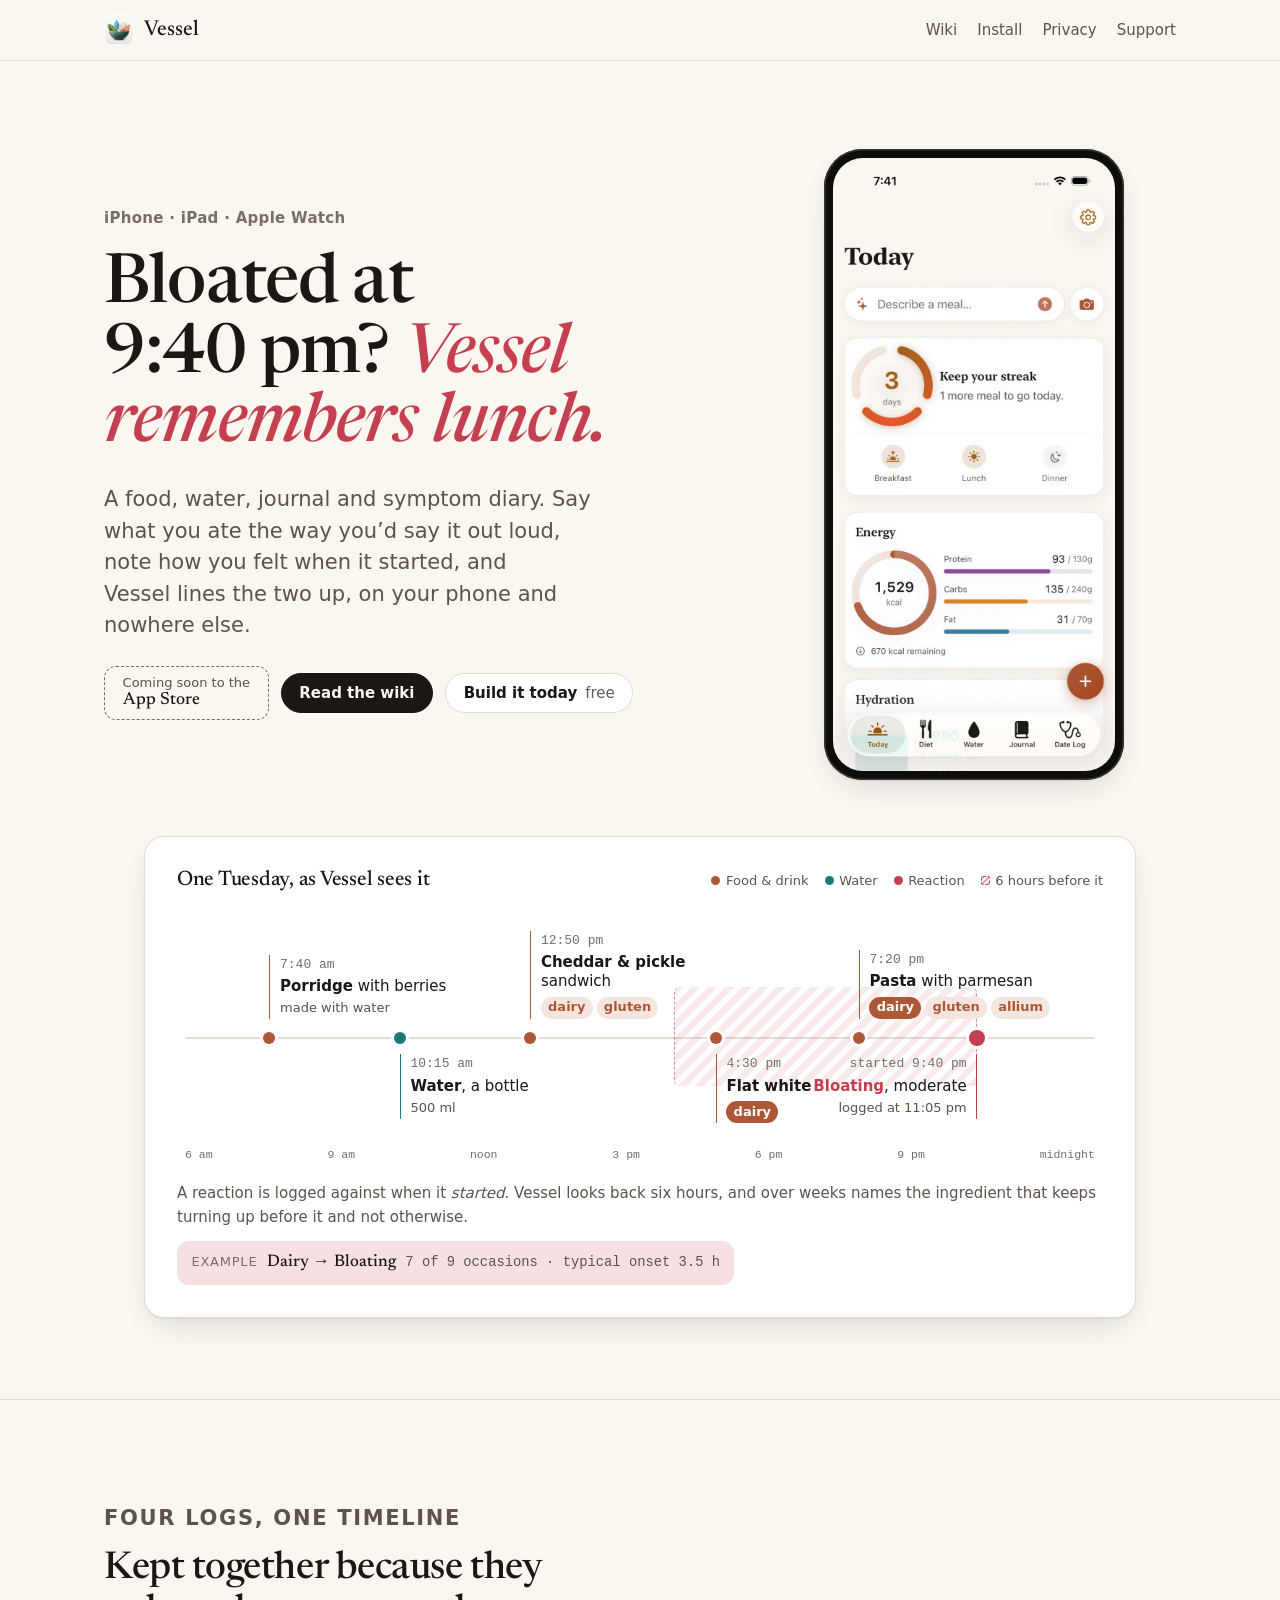
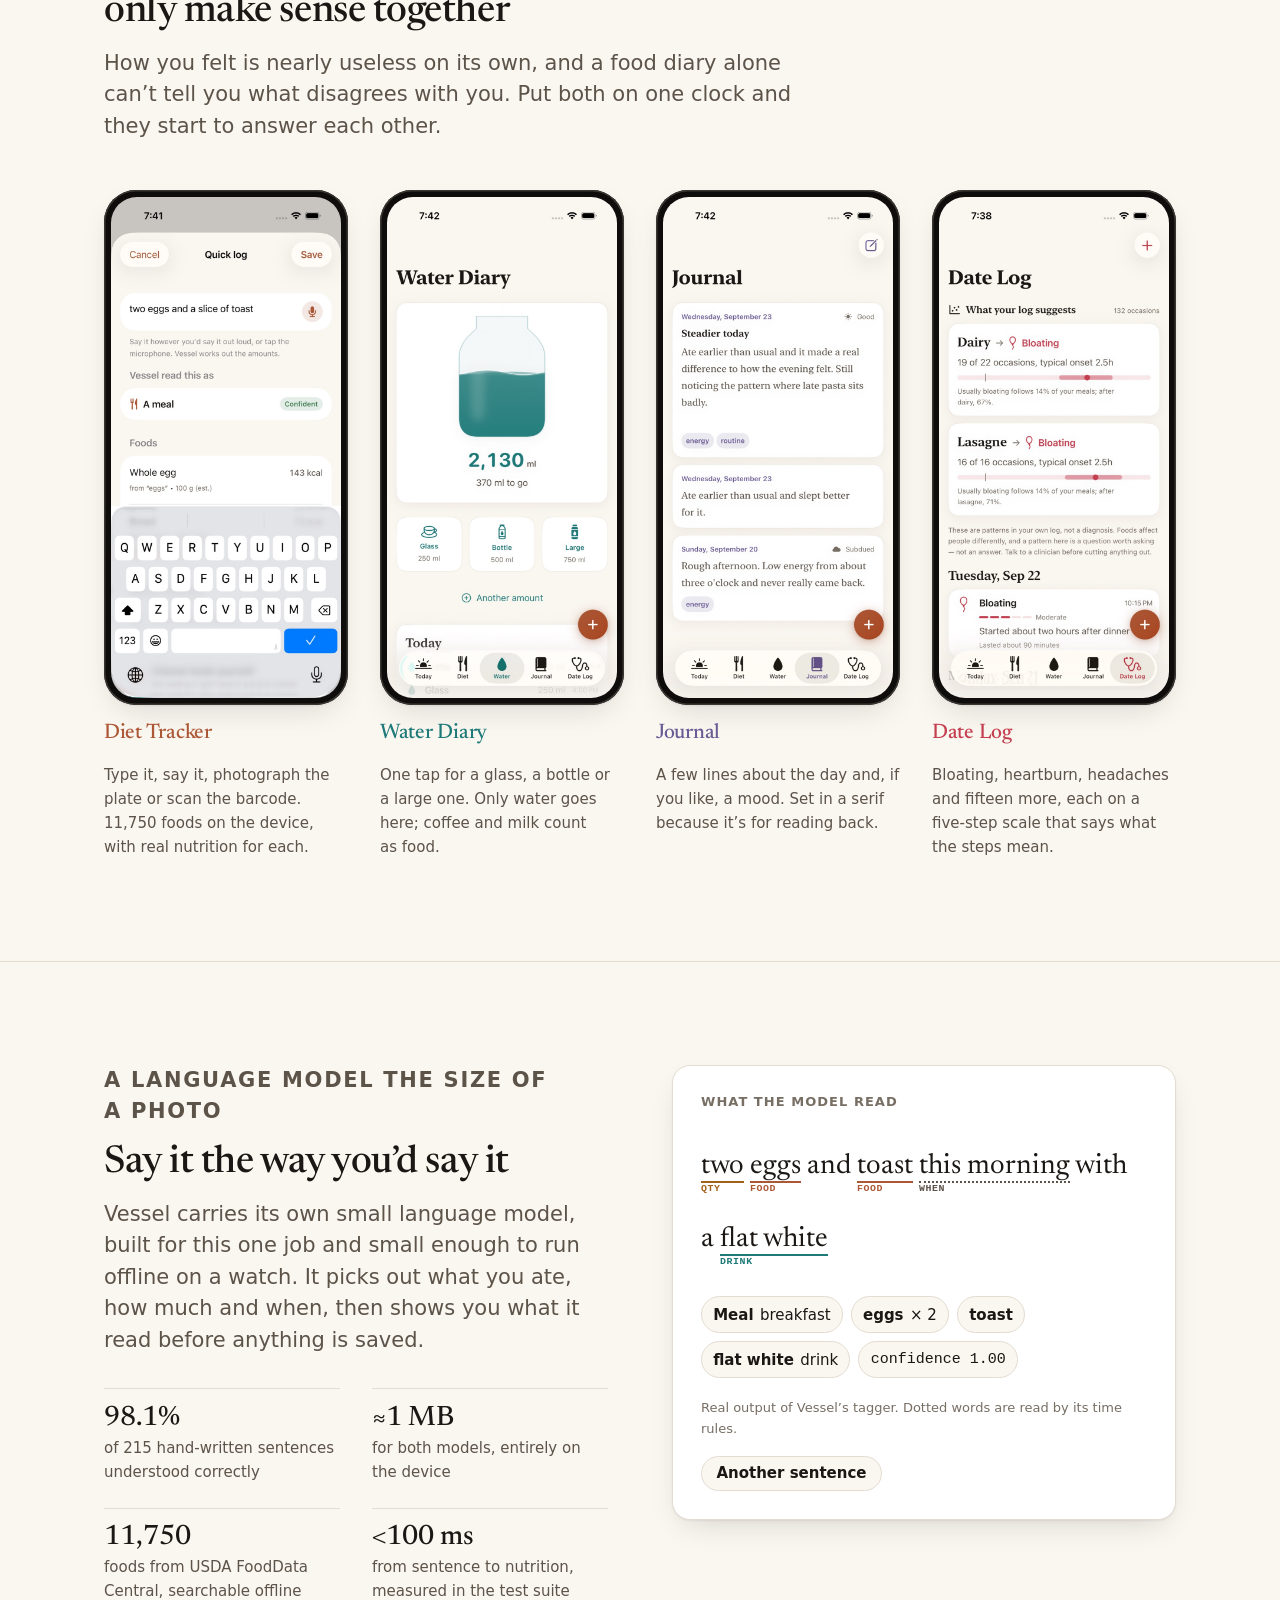
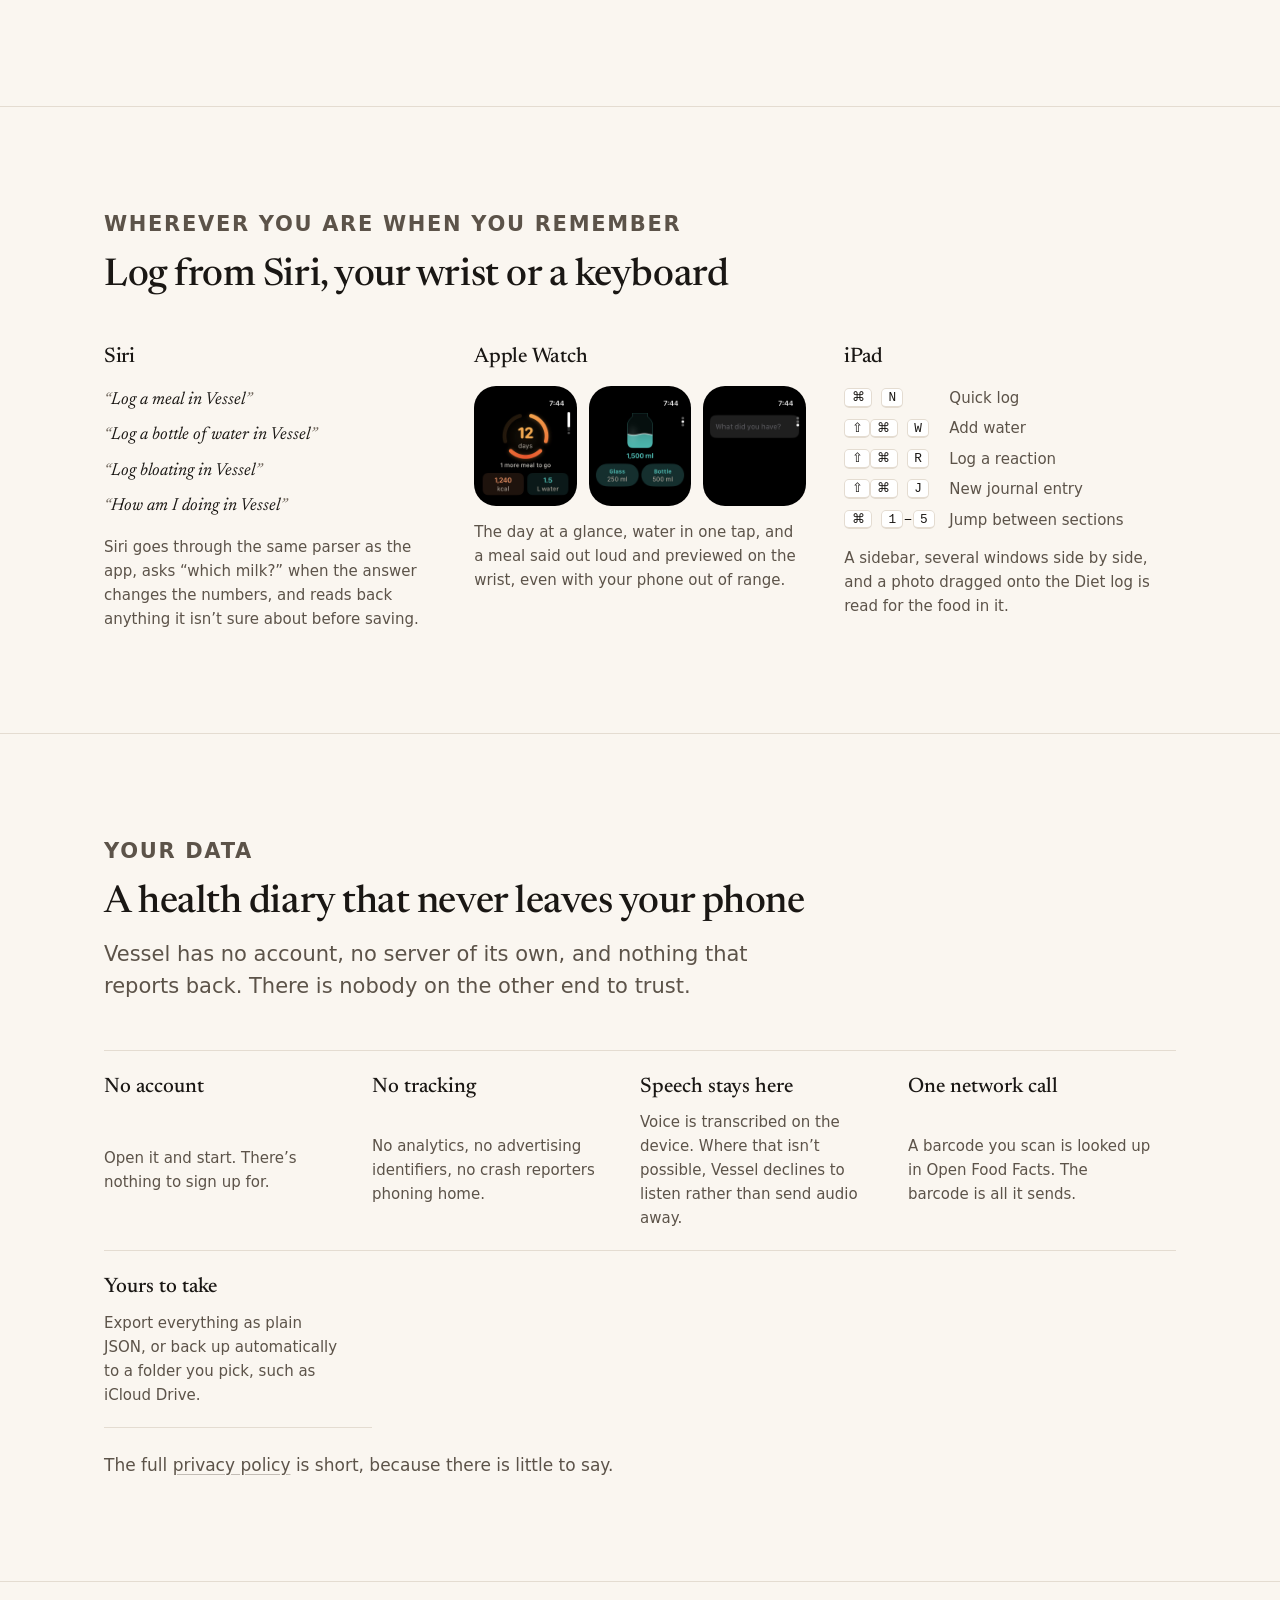
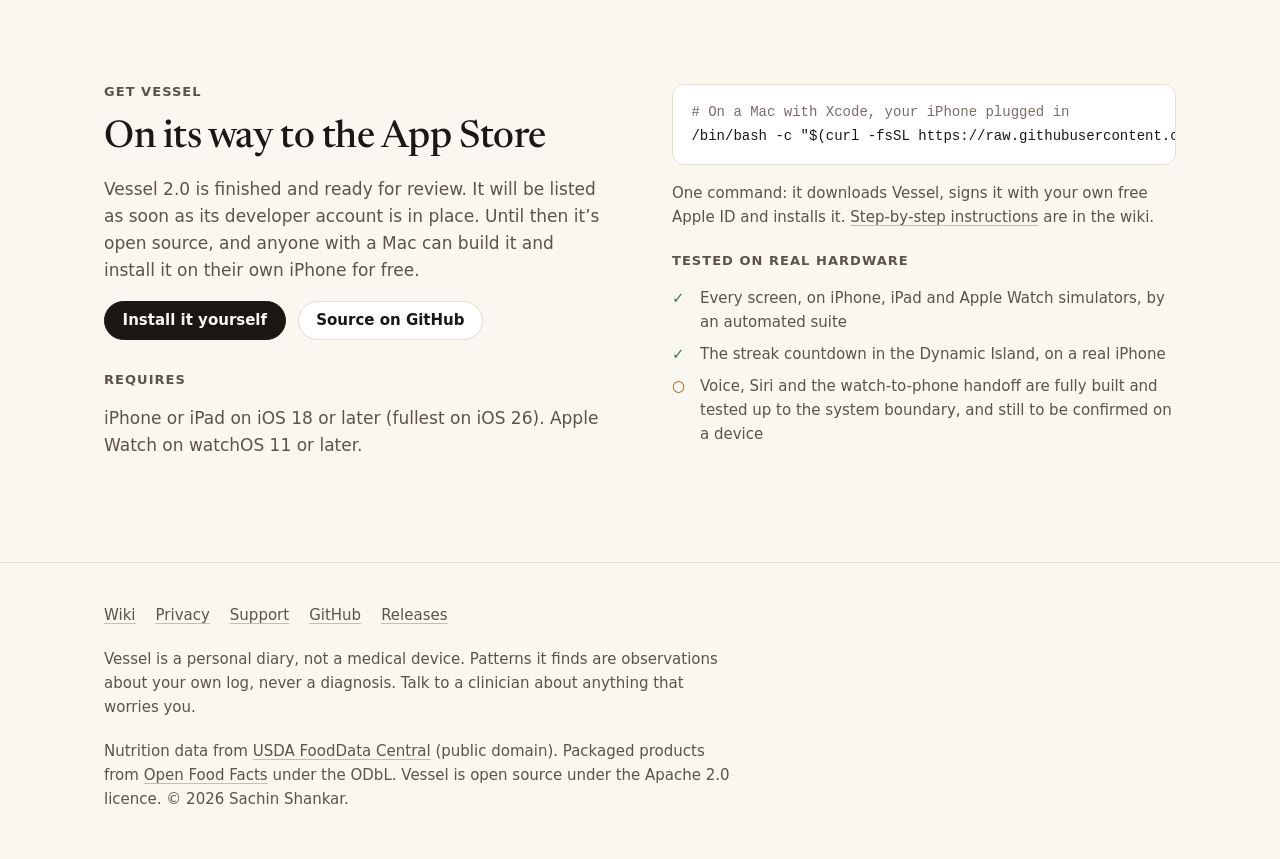
==== commit 0f2c1d66: "Landing page edits - One nav on every page: Wiki, Install, Privacy, Support, with the current   page" ====
--- a/docs/index.html
+++ b/docs/index.html
@@ -26,10 +26,10 @@
   <div class="wrap">
     <a class="brand" href="./"><img src="assets/logo.png" alt="" width="30" height="30">Vessel</a>
     <nav class="site-nav" aria-label="Site">
-      <a class="opt" href="#how">How it works</a>
-      <a class="opt" href="#privacy">Privacy</a>
       <a href="wiki/">Wiki</a>
-      <a href="#get">Get Vessel</a>
+      <a href="#get">Install</a>
+      <a href="privacy/">Privacy</a>
+      <a href="support/">Support</a>
     </nav>
   </div>
 </header>
@@ -40,7 +40,7 @@
   <div class="wrap">
     <div class="hero-grid">
       <div class="hero-copy">
-        <p class="eyebrow">iPhone · iPad · Apple Watch</p>
+        <p class="eyebrow names">iPhone · iPad · Apple Watch</p>
         <h1>Bloated at 9:40 pm? <em>Vessel remembers lunch.</em></h1>
         <p class="lede">A food, water, journal and symptom diary. Say what you ate the way you’d say it out loud, note how you felt when it started, and Vessel lines the two up, on your phone and nowhere else.</p>
         <div class="actions">
--- a/docs/assets/site.css
+++ b/docs/assets/site.css
@@ -130,6 +130,9 @@
   color: var(--ink-3);
 }
 
+/* Product names keep their own capitals: uppercase makes "iPhone" IPHONE. */
+.eyebrow.names { text-transform: none; letter-spacing: 0.02em; font-size: var(--t-sm); }
+
 .lede { font-size: var(--t-lg); line-height: 1.5; color: var(--ink-2); max-width: 38ch; }
 
 .mono { font-family: var(--mono); font-size: 0.92em; font-variant-numeric: tabular-nums; }
@@ -154,7 +157,7 @@
 .site-nav { display: flex; gap: 1.25rem; margin-left: auto; font-size: var(--t-sm); flex-wrap: wrap; justify-content: flex-end; }
 .site-nav a { text-decoration: none; color: var(--ink-2); }
 .site-nav a:hover, .site-nav a[aria-current="page"] { color: var(--ink); }
-@media (max-width: 560px) { .site-nav .opt { display: none; } }
+@media (max-width: 480px) { .site-nav { gap: 0.9rem; } .brand { font-size: 1.2rem; } }
 
 /* ---------- Buttons ---------- */
 
